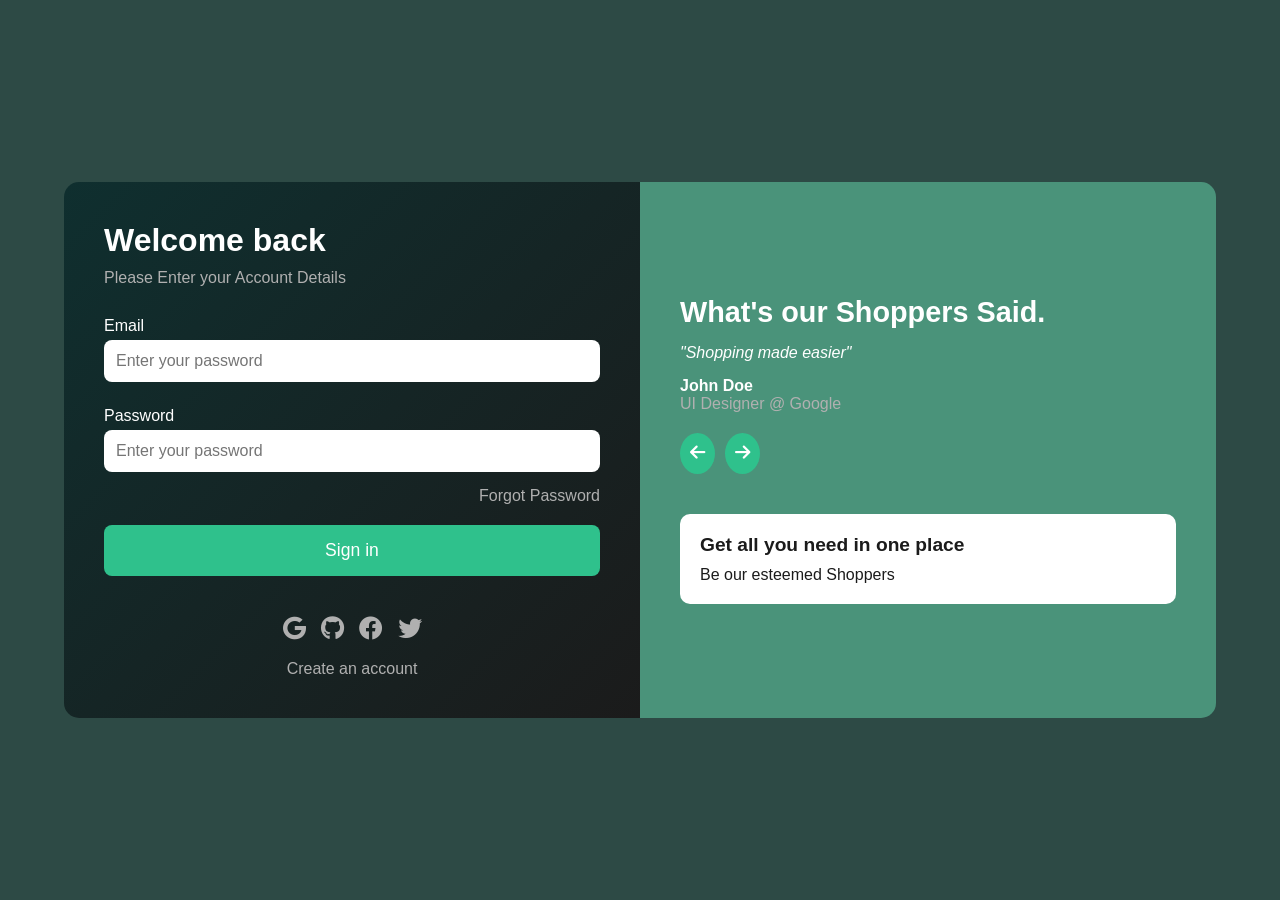
==== Documents/indian login/index.html @ 4079eaae "Initial commit" ====
<!DOCTYPE html>
<html lang="en">

<head>
    <meta charset="UTF-8">
    <meta name="viewport" content="width=device-width, initial-scale=1.0">
    <title>Login Page</title>
    <link rel="stylesheet" href="style.css">
    <link rel="stylesheet" href="https://cdnjs.cloudflare.com/ajax/libs/font-awesome/6.0.0-beta3/css/all.min.css">
</head>

<body>
    <div class="container">
        <!--Login Section-->
        <div class="login-section">
            <h1>Welcome back</h1>
            <p>Please Enter your Account Details</p>

            <form>
                <label for="email">Email</label>
                <input type="email" id="email" placeholder="Enter your password">

                <label for="password">Password</label>
                <input type="password" id="password" placeholder="Enter your password">

                <a href="#" class="forgot-password">Forgot Password</a>
                <button type="submit" class="sign-in-button">Sign in</button>
            </form>
            <div class="social-icons">
                <i class="fab fa-google"></i>
                <i class="fab fa-github"></i>
                <i class="fab fa-facebook"></i>
                <i class="fab fa-twitter"></i>
            </div>
            <a href="#" class="create-account">Create an account</a>
        </div>
        <div class="testimonial-section">
            <h2>What's our Shoppers Said.</h2>
            <blockquote>
                "Shopping made easier"
            </blockquote>
            <p class="author">John Doe <span>UI Designer @ Google</span></p>

            <div class="navigation-buttons">
                <button class="nav-button"><i class="fas fa-arrow-left"></i></button>
                <button class="nav-button"><i class="fas fa-arrow-right"></i></button>
            </div>

            <div class="promotion">
                <h3>Get all you need in one place</h3>
                <p>Be our esteemed Shoppers</p>
            </div>
        </div>

    </div>

</body>

</html>
---- Documents/indian login/style.css ----
* {
    margin: 0;
    padding: 0;
    box-sizing: border-box;
    font-family: Arial, sans-serif;
}

body {
    background-color: #2D4A45;
    display: flex;
    align-items: center;
    justify-content: center;
    height: 100vh;
    color: white;
}

.container {
    display: flex;
    /* background-color: #1B1B1B; */
    border-radius: 15px;
    overflow: hidden;
    width: 90%;
    /* max-width: 1000px; */
}


.login-section {
    padding: 40px;
    width: 50%;
    background: linear-gradient(135deg, #0F2F2F, #1B1B1B);
    display: flex;
    flex-direction: column;
    justify-content: center;
}

.login-section h1 {
    font-size: 2em;
    margin-bottom: 10px;
}

.login-section p {
    color: #B0B0B0;
    margin-bottom: 20px;
}

form {
    display: flex;
    flex-direction: column;
}

form label {
    margin: 10px 0 5px;
}

form input {
    padding: 12px;
    margin-bottom: 15px;
    border-radius: 8px;
    border: none;
    font-size: 1em;
}

.forgot-password {
    color: #B0B0B0;
    text-align: right;
    margin-bottom: 20px;
    text-decoration: none;
}

.sign-in-button {
    padding: 15px;
    border: none;
    border-radius: 8px;
    background-color: #2FC18C;
    color: white;
    font-size: 1.1em;
    cursor: pointer;
    margin-bottom: 20px;
}

.social-icons {
    display: flex;
    justify-content: center;
    gap: 15px;
    margin-top: 20px;
}

.social-icons i {
    font-size: 1.5em;
    cursor: pointer;
    color: #B0B0B0;
}

.create-account {
    color: #B0B0B0;
    text-align: center;
    margin-top: 20px;
    text-decoration: none;
}

/* Testimonial Section */
.testimonial-section {
    padding: 40px;
    width: 50%;
    background-color: #4A937A;
    display: flex;
    flex-direction: column;
    justify-content: center;
    color: #FFFFFF;
}

.testimonial-section h2 {
    font-size: 1.8em;
    margin-bottom: 15px;
}

blockquote {
    font-style: italic;
    margin-bottom: 15px;
}

.author {
    font-weight: bold;
    margin-bottom: 20px;
}

.author span {
    display: block;
    font-weight: normal;
    color: #B0B0B0;
}

.navigation-buttons {
    display: flex;
    gap: 10px;
    margin-bottom: 20px;
}

.nav-button {
    border: none;
    padding: 10px;
    border-radius: 50%;
    background-color: #2FC18C;
    color: #FFFFFF;
    cursor: pointer;
    font-size: 1.1em;
}

.promotion {
    background-color: #FFFFFF;
    color: #1B1B1B;
    padding: 20px;
    border-radius: 10px;
    margin-top: 20px;
}

.promotion h3 {
    font-size: 1.2em;
    margin-bottom: 10px;
}
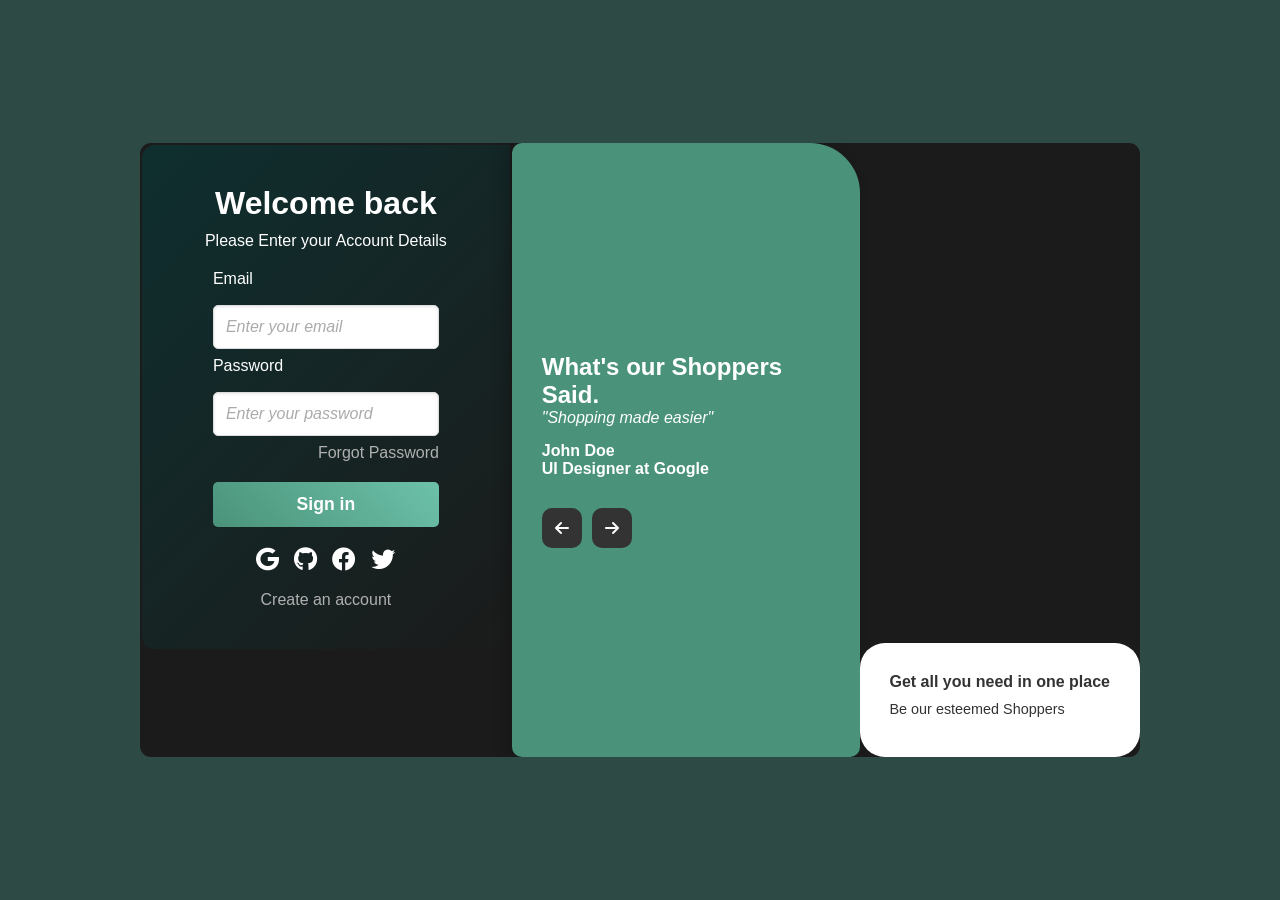
==== commit fda09a05: "Changed some name classes" ====
--- a/Documents/indian login/index.html
+++ b/Documents/indian login/index.html
@@ -18,13 +18,14 @@
 
             <form>
                 <label for="email">Email</label>
-                <input type="email" id="email" placeholder="Enter your password">
+                <input type="email" id="email" placeholder="Enter your email">
 
                 <label for="password">Password</label>
                 <input type="password" id="password" placeholder="Enter your password">
 
                 <a href="#" class="forgot-password">Forgot Password</a>
                 <button type="submit" class="sign-in-button">Sign in</button>
+                <div class="error-message">Please enter a valid email address.</div>
             </form>
             <div class="social-icons">
                 <i class="fab fa-google"></i>
@@ -39,16 +40,18 @@
             <blockquote>
                 "Shopping made easier"
             </blockquote>
-            <p class="author">John Doe <span>UI Designer @ Google</span></p>
+            <p class="author">John Doe <br>UI Designer at Google</p>
 
-            <div class="navigation-buttons">
-                <button class="nav-button"><i class="fas fa-arrow-left"></i></button>
-                <button class="nav-button"><i class="fas fa-arrow-right"></i></button>
+            <div class="button-container">
+                <i class="fas fa-arrow-left"></i>
+                <i class="fas fa-arrow-right"></i>
+                </div>
             </div>
 
-            <div class="promotion">
-                <h3>Get all you need in one place</h3>
-                <p>Be our esteemed Shoppers</p>
+            <div class="info-box">
+                <p class="info-tittle">Get all you need in one place</p>
+                <p class="info-description">Be our esteemed Shoppers</p>
+
             </div>
         </div>
 
--- a/Documents/indian login/style.css
+++ b/Documents/indian login/style.css
@@ -3,6 +3,7 @@
     padding: 0;
     box-sizing: border-box;
     font-family: Arial, sans-serif;
+
 }
 
 body {
@@ -16,21 +17,28 @@
 
 .container {
     display: flex;
-    /* background-color: #1B1B1B; */
-    border-radius: 15px;
+    background-color: #1B1B1B;
+    border-radius: 11px;
     overflow: hidden;
     width: 90%;
-    /* max-width: 1000px; */
+    max-width: 1000px;
 }
 
 
 .login-section {
+    flex: 1;
     padding: 40px;
-    width: 50%;
+    width: 100%;
+    height: 90%;
     background: linear-gradient(135deg, #0F2F2F, #1B1B1B);
-    display: flex;
-    flex-direction: column;
-    justify-content: center;
+    border: 2px solid #1B1B1B;
+    border-radius: 15px 0 0 15px;
+    display: flex;
+    flex-direction: column;
+    justify-content: center;
+    align-items: center;
+    box-shadow: inset 0 0 0 rgba(74, 147, 122, 0);
+    transition: box-shadow 0.3s ease;
 }
 
 .login-section h1 {
@@ -39,26 +47,54 @@
 }
 
 .login-section p {
-    color: #B0B0B0;
     margin-bottom: 20px;
 }
 
+.login-section:hover {
+    box-shadow: inset 0 0 20px rgba(74, 147, 122, 0.6);
+}
+
 form {
     display: flex;
     flex-direction: column;
 }
 
+form:focus-within {
+    transform: scale(1.02);
+    box-shadow: 0 8px 16px rgba(0, 0, 0, 0.15);
+    transition: transform 0.3s ease, box-shadow 0.3s ease;
+}
+
+
 form label {
-    margin: 10px 0 5px;
+    display: block;
+    margin-bottom: 9px;
+    font-weight: 500;
+
 }
 
 form input {
+    width: 100%;
     padding: 12px;
-    margin-bottom: 15px;
-    border-radius: 8px;
-    border: none;
+    margin: 8px 0;
+    border: 1px solid #ddd;
+    border-radius: 5px;
     font-size: 1em;
-}
+    box-shadow: inset 0 1px 3px rgba(0, 0, 0, 0.1);
+    transition: border-color 0.3s ease, box-shadow 0.3s ease;
+}
+
+form input:focus {
+    border-color: #4A937A;
+    box-shadow: 0 0 5px rgba(74, 147, 122, 0.3);
+    outline: none;
+}
+
+form input::placeholder {
+    color: #aaa;
+    font-style: italic;
+}
+
 
 .forgot-password {
     color: #B0B0B0;
@@ -68,28 +104,49 @@
 }
 
 .sign-in-button {
-    padding: 15px;
+    padding: 12px;
     border: none;
-    border-radius: 8px;
-    background-color: #2FC18C;
+    border-radius: 5px;
+    background: linear-gradient(45deg, #4A937A, #6DC1A9);
     color: white;
     font-size: 1.1em;
+    font-weight: bold;
     cursor: pointer;
-    margin-bottom: 20px;
-}
+    transition: background 0.3s ease, transform 0.2s ease;
+}
+
+.sign-in-button:hover {
+    background: linear-gradient(45deg, #6DC1A9, #4A937A);
+    transform: translateY(-2px);
+}
+
+button:active {
+    transform: translateY(1px);
+}
+
+.error-message {
+    color: #e74c3c;
+    font-size: 0.9em;
+    margin-top: 5px;
+    display: none;
+}
+
+
 
 .social-icons {
     display: flex;
     justify-content: center;
     gap: 15px;
     margin-top: 20px;
+    color: inherit;
 }
 
 .social-icons i {
     font-size: 1.5em;
     cursor: pointer;
-    color: #B0B0B0;
-}
+    color: inherit;
+}
+
 
 .create-account {
     color: #B0B0B0;
@@ -100,18 +157,49 @@
 
 /* Testimonial Section */
 .testimonial-section {
-    padding: 40px;
-    width: 50%;
+    flex: 1;
+    position: relative;
+    padding: 30px;
     background-color: #4A937A;
-    display: flex;
-    flex-direction: column;
-    justify-content: center;
     color: #FFFFFF;
-}
-
-.testimonial-section h2 {
-    font-size: 1.8em;
-    margin-bottom: 15px;
+    display: flex;
+    flex-direction: column;
+    justify-content: center;
+    align-items: flex-start;
+    border-radius: 10px;
+    border-top-right-radius: 50px;
+    box-shadow: -5px 0px 15px rgba(0, 0, 0, 0.2);
+    overflow: hidden
+}
+
+.testimonial-section::before {
+    content: "";
+    position: absolute;
+    top: -20px;
+    right: -20px;
+    width: 50px;
+    height: 50px;
+    background-color: #1B1B1B;
+    border-radius: 50%;
+    transform: translate(50%, -50%);
+    z-index: 1;
+}
+
+.testimonial-section .content {
+    position: relative;
+    z-index: 2;
+}
+
+
+.testimonial-section:hover {
+    border: 2px solid #00ffa667;
+}
+
+.testimonial-section h2,
+p {
+    font-size: 1.em;
+    margin: 10;
+    padding: 0;
 }
 
 blockquote {
@@ -124,37 +212,50 @@
     margin-bottom: 20px;
 }
 
-.author span {
+.author br {
     display: block;
     font-weight: normal;
     color: #B0B0B0;
 }
 
-.navigation-buttons {
+.button-container {
     display: flex;
     gap: 10px;
-    margin-bottom: 20px;
-}
-
-.nav-button {
-    border: none;
-    padding: 10px;
-    border-radius: 50%;
-    background-color: #2FC18C;
+    margin-top: 10px;
+}
+
+.button-container i {
+    width: 40px;
+    height: 40px;
     color: #FFFFFF;
+    background-color: #333;
+    border-radius: 10px;
+    display: flex;
+    align-items: center;
+    justify-content: center;
     cursor: pointer;
-    font-size: 1.1em;
-}
-
-.promotion {
+}
+.i .fas fa-arrow-left{
+    background-color: #4A937A;
+}
+
+.info-box {
+    margin-top: 500px;
+    padding: 30px;
     background-color: #FFFFFF;
-    color: #1B1B1B;
-    padding: 20px;
-    border-radius: 10px;
-    margin-top: 20px;
-}
-
-.promotion h3 {
-    font-size: 1.2em;
+    color: #333;
+    border-radius: 25px;
+    display: flex;
+    flex-direction: column;
+    position: relative;
+}
+
+.info-tittle {
+    font-weight: bold;
+    margin-bottom: 10px;
+}
+
+.info-description {
+    font-size: 0.9em;
     margin-bottom: 10px;
 }
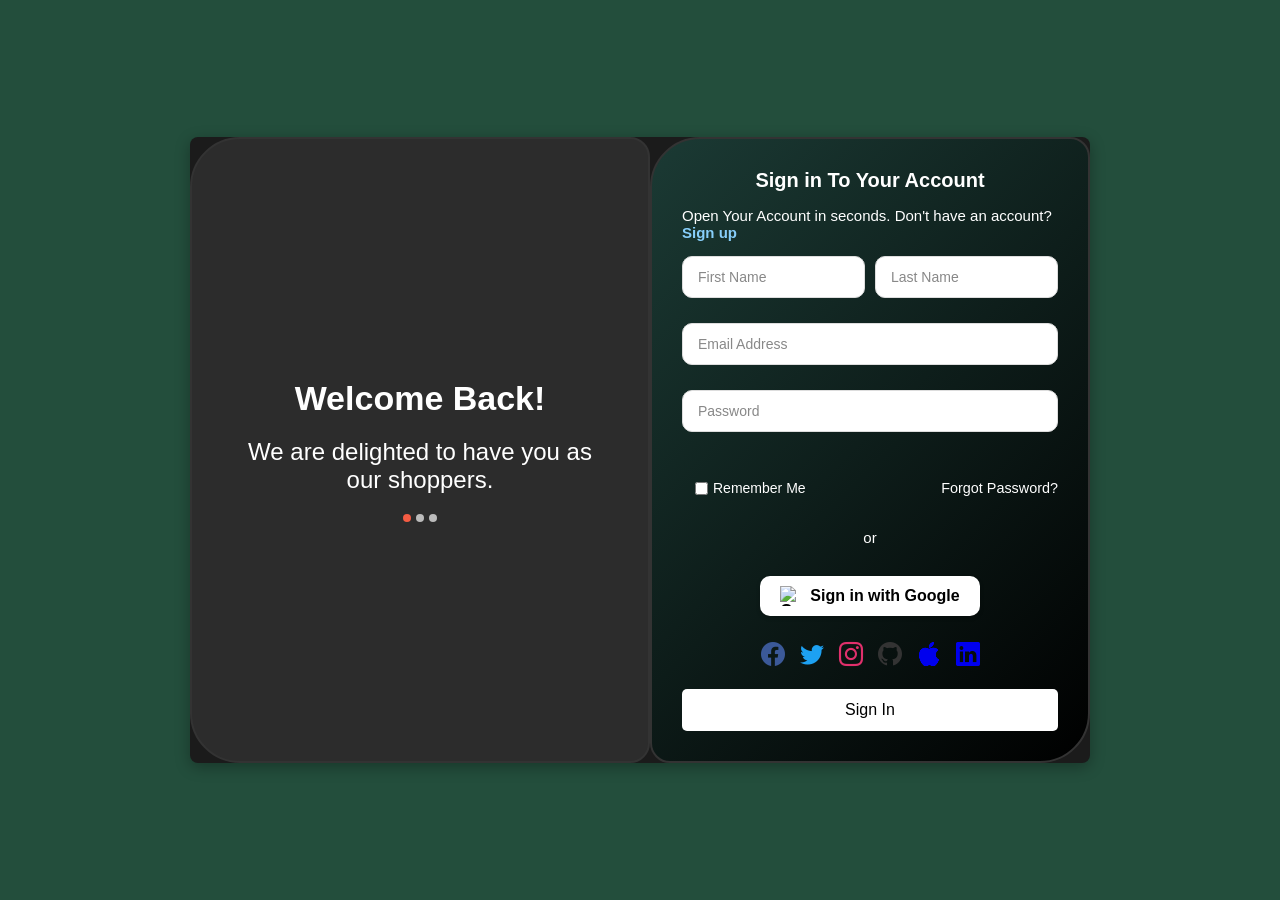
==== commit a3164a09: "Changed some elements allignments" ====
--- a/Documents/indian login/index.html
+++ b/Documents/indian login/index.html
@@ -4,59 +4,77 @@
 <head>
     <meta charset="UTF-8">
     <meta name="viewport" content="width=device-width, initial-scale=1.0">
-    <title>Login Page</title>
+    <title>Login and Registration Page</title>
     <link rel="stylesheet" href="style.css">
-    <link rel="stylesheet" href="https://cdnjs.cloudflare.com/ajax/libs/font-awesome/6.0.0-beta3/css/all.min.css">
+    <link rel="stylesheet" href="https://cdn.jsdelivr.net/npm/bootstrap-icons/font/bootstrap-icons.css">
+
 </head>
 
 <body>
     <div class="container">
-        <!--Login Section-->
-        <div class="login-section">
-            <h1>Welcome back</h1>
-            <p>Please Enter your Account Details</p>
-
-            <form>
-                <label for="email">Email</label>
-                <input type="email" id="email" placeholder="Enter your email">
-
-                <label for="password">Password</label>
-                <input type="password" id="password" placeholder="Enter your password">
-
-                <a href="#" class="forgot-password">Forgot Password</a>
-                <button type="submit" class="sign-in-button">Sign in</button>
-                <div class="error-message">Please enter a valid email address.</div>
-            </form>
-            <div class="social-icons">
-                <i class="fab fa-google"></i>
-                <i class="fab fa-github"></i>
-                <i class="fab fa-facebook"></i>
-                <i class="fab fa-twitter"></i>
-            </div>
-            <a href="#" class="create-account">Create an account</a>
-        </div>
-        <div class="testimonial-section">
-            <h2>What's our Shoppers Said.</h2>
-            <blockquote>
-                "Shopping made easier"
-            </blockquote>
-            <p class="author">John Doe <br>UI Designer at Google</p>
-
-            <div class="button-container">
-                <i class="fas fa-arrow-left"></i>
-                <i class="fas fa-arrow-right"></i>
+        <div class="login-box">
+            <div class="left-panel">
+                <h1>Welcome Back!</h1>
+                <p>We are delighted to have you as our shoppers.</p>
+                <div class="dots">
+                    <span class="dot active"></span>
+                    <span class="dot"></span>
+                    <span class="dot"></span>
                 </div>
             </div>
+            <div class="right-panel">
+                <h2>Sign in To Your Account</h2>
+                <p>Open Your Account in seconds. Don't have an account? <a href="" class="signup-link">Sign up</a></p>
+                <form action="#">
+                    <div class="input-group">
+                        <input type="text" placeholder="First Name" required>
+                        <input type="text" placeholder="Last Name" required>
+                    </div>
+                    <input type="email" placeholder="Email Address" required>
+                    <input type="password" autocomplete="new-password" placeholder="Password" required>
 
-            <div class="info-box">
-                <p class="info-tittle">Get all you need in one place</p>
-                <p class="info-description">Be our esteemed Shoppers</p>
+                    <div class="login-options">
+                        <label class="remember-me">
+                            <input type="checkbox" name="remember"> Remember Me
+                        </label>
+                        <a href="#" class="forgot-password">Forgot Password?</a>
+                    </div>
 
+                    <div class="or">or</div>
+                    <div class="google-signin-container">
+                        <button class="google-signin-btn">
+                            <img src="https://www.gstatic.com/firebasejs/ui/2.0.0/images/auth/google.svg"
+                                alt="Google Logo" class="google-logo">
+                            Sign in with Google
+                        </button>
+                    </div>
+
+                    <div class="social-login">
+                        <a href="https://facebook.com/yourprofile" target="_blank" class="facebook">
+                            <i class="bi bi-facebook"></i>
+                        </a>
+                        <a href="https://twitter.com/yourprofile" target="_blank" class="twitter">
+                            <i class="bi bi-twitter"></i>
+                        </a>
+                        <a href="https://instagram.com/yourprofile" target="_blank" class="instagram">
+                            <i class="bi bi-instagram"></i>
+                        </a>
+                        <a href="https://github.com/yourprofile" target="_blank" class="github">
+                            <i class="bi bi-github"></i>
+                        </a>
+                        <a href="https://apple.com/yourprofile" target="_blank" class="apple">
+                            <i class="bi bi-apple"></i>
+                        </a>
+                        <a href="https://linkedin.com/yourprofile" target="_blank" class="linkedin">
+                            <i class="bi bi-linkedin"></i>
+                        </a>
+                    </div>
+                    <button type="submit" class="login-btn">Sign In</button>
             </div>
+            </form>
         </div>
-
     </div>
-
+    </div>
 </body>
 
 </html>
--- a/Documents/indian login/style.css
+++ b/Documents/indian login/style.css
@@ -3,259 +3,290 @@
     padding: 0;
     box-sizing: border-box;
     font-family: Arial, sans-serif;
-
 }
 
 body {
-    background-color: #2D4A45;
-    display: flex;
-    align-items: center;
-    justify-content: center;
-    height: 100vh;
-    color: white;
+    display: flex;
+    justify-content: center;
+    align-items: center;
+    min-height: 100vh;
+    background-color: #234E3C;
 }
 
 .container {
     display: flex;
+    width: 100%;
+    margin: 0 auto;
+    max-width: 900px;
+    min-height: 450px;
     background-color: #1B1B1B;
-    border-radius: 11px;
+    background-size: cover;
+    border-radius: 8px;
     overflow: hidden;
-    width: 90%;
-    max-width: 1000px;
-}
-
-
-.login-section {
+    box-shadow: 0 4px 15px rgba(0, 0, 0, 0.3);
+}
+
+.login-box {
+    display: flex;
+    width: 100%;
+}
+
+.left-panel {
     flex: 1;
+    width: 50%;
+    display: flex;
+    flex-direction: column;
+    justify-content: center;
+    align-items: center;
+    background-color: #2C2C2C;
+    color: #ffffff;
     padding: 40px;
-    width: 100%;
-    height: 90%;
-    background: linear-gradient(135deg, #0F2F2F, #1B1B1B);
-    border: 2px solid #1B1B1B;
-    border-radius: 15px 0 0 15px;
+    border-radius: 50px 20px 20px 50px;
+    border: 2px solid #333;
+    transition: border 0.3s ease;
+}
+
+.left-panel:hover {
+    border: 2px solid #1b3a3450;
+}
+
+
+.left-panel h1 {
+    font-size: 34px;
+    margin-bottom: 20px;
+}
+
+.left-panel p {
+    font-size: 24px;
+    text-align: center;
+    margin-bottom: 20px;
+}
+
+.dots {
+    display: flex;
+    gap: 5px;
+}
+
+.dot {
+    width: 8px;
+    height: 8px;
+    background-color: #bbb;
+    border-radius: 50%;
+}
+
+.dot.active {
+    background-color: #f45c43;
+}
+
+.right-panel {
+    flex: 1;
+    width: 50%;
+    background: linear-gradient(135deg, #1B3A34, #000000);
+    padding: 30px;
+    border-radius: 50px 20px 50px 20px;
     display: flex;
     flex-direction: column;
     justify-content: center;
     align-items: center;
-    box-shadow: inset 0 0 0 rgba(74, 147, 122, 0);
-    transition: box-shadow 0.3s ease;
-}
-
-.login-section h1 {
-    font-size: 2em;
-    margin-bottom: 10px;
-}
-
-.login-section p {
-    margin-bottom: 20px;
-}
-
-.login-section:hover {
-    box-shadow: inset 0 0 20px rgba(74, 147, 122, 0.6);
-}
+    border: 2px solid #333;
+    transition: border 0.3s ease;
+}
+
+.right-panel:hover {
+    border: 2px solid #1b3a3450;
+}
+
+
+
+.right-panel h2 {
+    font-size: 20px;
+    margin-bottom: 15px;
+    color: #ffffff;
+}
+
+.right-panel p {
+    font-size: 15px;
+    margin-bottom: 15px;
+    color: #ffffff;
+}
+
+.signup-link {
+    color: lightskyblue;
+    font-weight: bold;
+    text-decoration: none;
+    cursor: pointer;
+}
+
+.signup-link:hover {
+    text-decoration: underline;
+}
+
 
 form {
+    width: 100%;
     display: flex;
     flex-direction: column;
-}
-
-form:focus-within {
-    transform: scale(1.02);
-    box-shadow: 0 8px 16px rgba(0, 0, 0, 0.15);
-    transition: transform 0.3s ease, box-shadow 0.3s ease;
-}
-
-
-form label {
-    display: block;
-    margin-bottom: 9px;
-    font-weight: 500;
-
-}
-
-form input {
+    gap: 10px;
+}
+
+.input-group {
+    display: flex;
+    gap: 10px;
+    border-radius: 10px;
+
+}
+
+.input-group input,
+input[type="email"],
+input[type="password"] {
+    width: 100%;
+    padding: 12px 15px;
+    margin-bottom: 15px;
+    border: 1px solid #ddd;
+    border-radius: 10px;
+    font-size: 14px;
+    transition: all 0.3s ease;
+    box-shadow: none;
+    outline: none;
+}
+
+.input-group input[type="email"]:hover,
+input[type="password"]:hover {
+    border-color: #a3d3a1;
+    box-shadow: 0 2px 5px rgba(0, 0, 0, 0.1);
+}
+
+input::placeholder {
+    color: #888;
+}
+
+input:hover {
+    background-color: #1B3A34 !important;
+}
+
+.or {
+    text-align: center;
+    color: #ffffff;
+    font-size: 15px;
+    margin: 10px 0;
+}
+
+.google-signin-container {
+    display: flex;
+    justify-content: center;
+    margin-top: 10px;
+}
+
+.google-signin-btn {
+    display: flex;
+    align-items: center;
+    background-color: #ffffff;
+    color: black;
+    border: none;
+    border-radius: 10px;
+    padding: 10px 20px;
+    font-size: 16px;
+    font-weight: bold;
+    cursor: pointer;
+    box-shadow: 0px 2px 4px rgba(0, 0, 0, 0.2);
+    transition: background-color 0.3s ease;
+}
+
+.google-signin-btn:hover {
+    background-color: #234E3C;
+}
+
+.google-logo {
+    width: 20px;
+    height: 20px;
+    margin-right: 10px;
+}
+
+
+.social-login {
+    display: flex;
+    justify-content: center;
+    gap: 15px;
+    font-size: 24px;
+    margin-top: 15px;
+}
+
+.social-btn {
+    width: 35px;
+    height: 35px;
+    display: flex;
+    justify-content: center;
+    align-items: center;
+    border-radius: 50%;
+    color: #ffffff;
+    font-size: 18px;
+    cursor: pointer;
+}
+
+.social-login .facebook {
+    color: #3b5998;
+}
+
+.social-login .twitter {
+    color: #1da1f2;
+}
+
+.social-login .instagram {
+    color: #e1306c;
+}
+
+.social-login .github {
+    color: #333;
+}
+
+.social-login a:hover {
+    opacity: 0.8;
+}
+
+.login-options {
+    display: flex;
+    justify-content: space-between;
+    align-items: center;
+    margin-top: 10px;
+}
+
+.remember-me {
+    display: flex;
+    align-items: center;
+    font-size: 0.9em;
+    color: #ffffff;
+    font-size: 14px;
+    padding: 13px;
+}
+
+.remember-me input[type="checkbox"] {
+    margin-right: 5px;
+}
+
+.forgot-password {
+    color: #ffffff;
+    text-decoration: none;
+    font-size: 0.9em;
+}
+
+.forgot-password:hover {
+    text-decoration: underline;
+}
+
+
+.login-btn {
     width: 100%;
     padding: 12px;
-    margin: 8px 0;
-    border: 1px solid #ddd;
-    border-radius: 5px;
-    font-size: 1em;
-    box-shadow: inset 0 1px 3px rgba(0, 0, 0, 0.1);
-    transition: border-color 0.3s ease, box-shadow 0.3s ease;
-}
-
-form input:focus {
-    border-color: #4A937A;
-    box-shadow: 0 0 5px rgba(74, 147, 122, 0.3);
-    outline: none;
-}
-
-form input::placeholder {
-    color: #aaa;
-    font-style: italic;
-}
-
-
-.forgot-password {
-    color: #B0B0B0;
-    text-align: right;
-    margin-bottom: 20px;
-    text-decoration: none;
-}
-
-.sign-in-button {
-    padding: 12px;
+    background-color: #ffffff;
+    color: black;
+    font-size: 16px;
     border: none;
     border-radius: 5px;
-    background: linear-gradient(45deg, #4A937A, #6DC1A9);
-    color: white;
-    font-size: 1.1em;
-    font-weight: bold;
-    cursor: pointer;
-    transition: background 0.3s ease, transform 0.2s ease;
-}
-
-.sign-in-button:hover {
-    background: linear-gradient(45deg, #6DC1A9, #4A937A);
-    transform: translateY(-2px);
-}
-
-button:active {
-    transform: translateY(1px);
-}
-
-.error-message {
-    color: #e74c3c;
-    font-size: 0.9em;
-    margin-top: 5px;
-    display: none;
-}
-
-
-
-.social-icons {
-    display: flex;
-    justify-content: center;
-    gap: 15px;
-    margin-top: 20px;
-    color: inherit;
-}
-
-.social-icons i {
-    font-size: 1.5em;
-    cursor: pointer;
-    color: inherit;
-}
-
-
-.create-account {
-    color: #B0B0B0;
+    cursor: pointer;
     text-align: center;
-    margin-top: 20px;
-    text-decoration: none;
-}
-
-/* Testimonial Section */
-.testimonial-section {
-    flex: 1;
-    position: relative;
-    padding: 30px;
-    background-color: #4A937A;
-    color: #FFFFFF;
-    display: flex;
-    flex-direction: column;
-    justify-content: center;
-    align-items: flex-start;
-    border-radius: 10px;
-    border-top-right-radius: 50px;
-    box-shadow: -5px 0px 15px rgba(0, 0, 0, 0.2);
-    overflow: hidden
-}
-
-.testimonial-section::before {
-    content: "";
-    position: absolute;
-    top: -20px;
-    right: -20px;
-    width: 50px;
-    height: 50px;
-    background-color: #1B1B1B;
-    border-radius: 50%;
-    transform: translate(50%, -50%);
-    z-index: 1;
-}
-
-.testimonial-section .content {
-    position: relative;
-    z-index: 2;
-}
-
-
-.testimonial-section:hover {
-    border: 2px solid #00ffa667;
-}
-
-.testimonial-section h2,
-p {
-    font-size: 1.em;
-    margin: 10;
-    padding: 0;
-}
-
-blockquote {
-    font-style: italic;
-    margin-bottom: 15px;
-}
-
-.author {
-    font-weight: bold;
-    margin-bottom: 20px;
-}
-
-.author br {
-    display: block;
-    font-weight: normal;
-    color: #B0B0B0;
-}
-
-.button-container {
-    display: flex;
-    gap: 10px;
     margin-top: 10px;
 }
 
-.button-container i {
-    width: 40px;
-    height: 40px;
-    color: #FFFFFF;
-    background-color: #333;
-    border-radius: 10px;
-    display: flex;
-    align-items: center;
-    justify-content: center;
-    cursor: pointer;
-}
-.i .fas fa-arrow-left{
-    background-color: #4A937A;
-}
-
-.info-box {
-    margin-top: 500px;
-    padding: 30px;
-    background-color: #FFFFFF;
-    color: #333;
-    border-radius: 25px;
-    display: flex;
-    flex-direction: column;
-    position: relative;
-}
-
-.info-tittle {
-    font-weight: bold;
-    margin-bottom: 10px;
-}
-
-.info-description {
-    font-size: 0.9em;
-    margin-bottom: 10px;
+.login-btn:hover {
+    background-color: #234E3C;
 }
